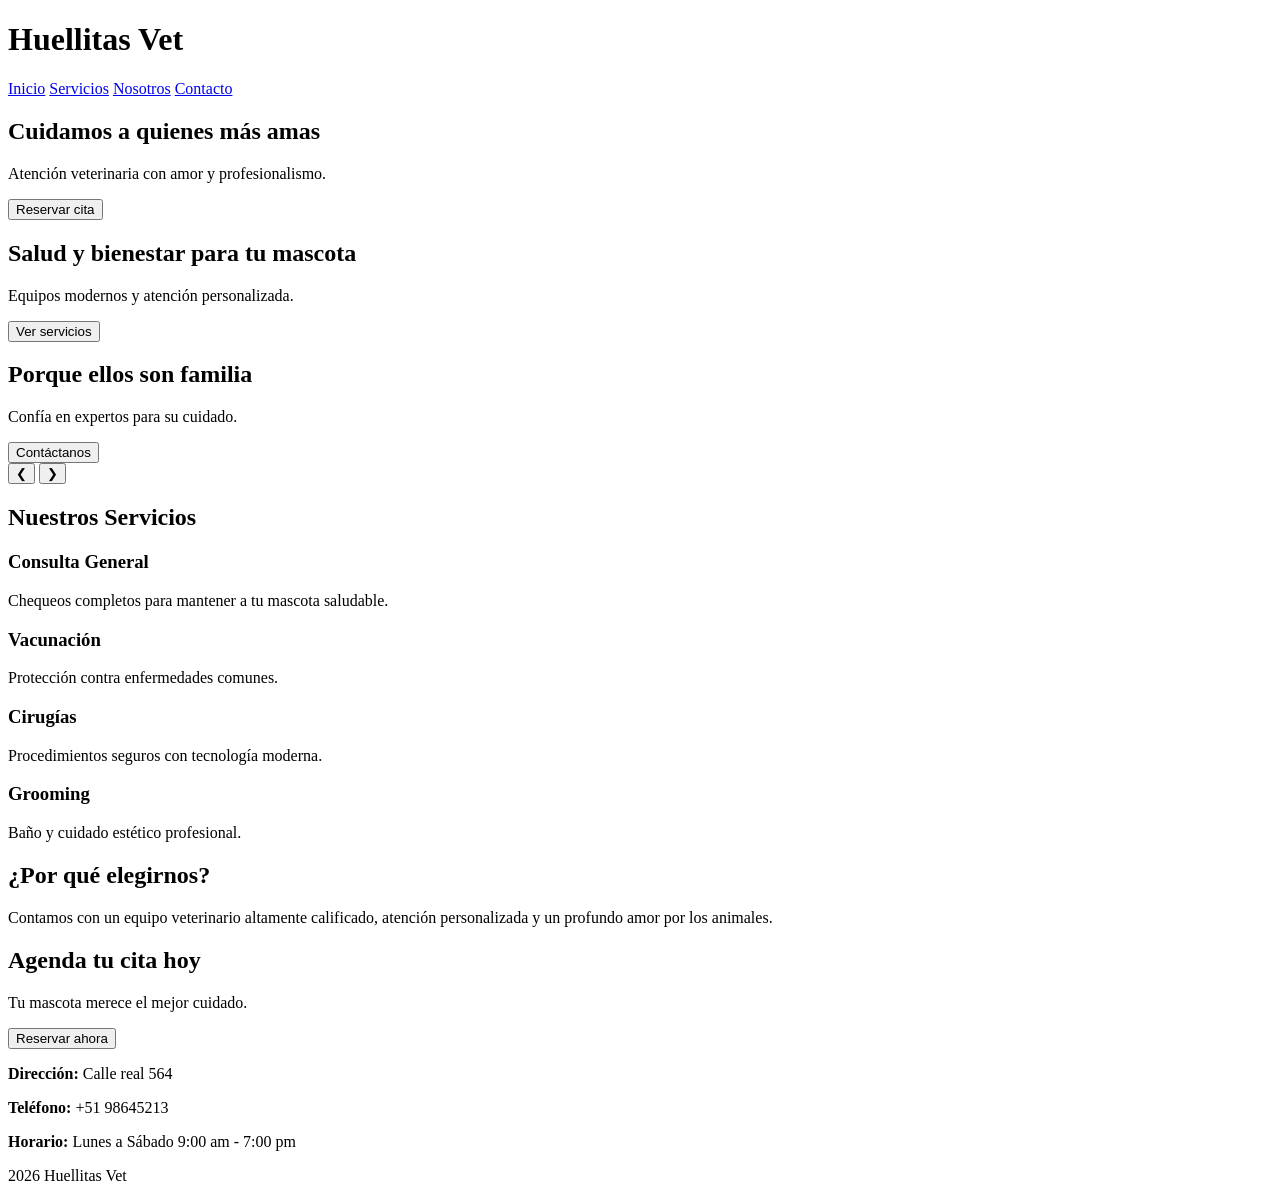
==== index.html @ 35c85650 "subiendo" ====
<!DOCTYPE html>
<html lang="es">
<head>
    <meta charset="UTF-8">
    <meta name="viewport" content="width=device-width, initial-scale=1.0">
    <title> Huellitas Vet </title>
    <link rel="stylesheet" href="styles.css">
</head>
<body>

 
    <header class="header">
        <div class="container">
            <h1 class="logo">Huellitas Vet</h1>
            <nav class="nav">
                <a href="#">Inicio</a>
                <a href="#">Servicios</a>
                <a href="#">Nosotros</a>
                <a href="#">Contacto</a>
            </nav>
        </div>
    </header>

   
    <section class="hero">
        <div class="carousel">

            <div class="slide active">
                <h2>Cuidamos a quienes más amas</h2>
                <p>Atención veterinaria con amor y profesionalismo.</p>
                <button>Reservar cita</button>
            </div>

            <div class="slide">
                <h2>Salud y bienestar para tu mascota</h2>
                <p>Equipos modernos y atención personalizada.</p>
                <button>Ver servicios</button>
            </div>

            <div class="slide">
                <h2>Porque ellos son familia</h2>
                <p>Confía en expertos para su cuidado.</p>
                <button>Contáctanos</button>
            </div>

          
            <button class="prev">&#10094;</button>
            <button class="next">&#10095;</button>

        </div>
    </section>

    <section class="services container">
        <h2>Nuestros Servicios</h2>
        <div class="cards">

            <div class="card">
                <h3>Consulta General</h3>
                <p>Chequeos completos para mantener a tu mascota saludable.</p>
            </div>

            <div class="card">
                <h3>Vacunación</h3>
                <p>Protección contra enfermedades comunes.</p>
            </div>

            <div class="card">
                <h3>Cirugías</h3>
                <p>Procedimientos seguros con tecnología moderna.</p>
            </div>

            <div class="card">
                <h3>Grooming</h3>
                <p>Baño y cuidado estético profesional.</p>
            </div>

        </div>
    </section>

    <section class="about">
        <div class="container">
            <h2>¿Por qué elegirnos?</h2>
            <p>
                Contamos con un equipo veterinario altamente calificado, atención personalizada
                y un profundo amor por los animales.
            </p>
        </div>
    </section>

    <section class="cta">
        <div class="container">
            <h2>Agenda tu cita hoy</h2>
            <p>Tu mascota merece el mejor cuidado.</p>
            <button>Reservar ahora</button>
        </div>
    </section>

   
    <footer class="footer">
        <div class="container">
            <p><strong>Dirección:</strong>  Calle real 564</p>
            <p><strong>Teléfono:</strong> +51 98645213</p>
            <p><strong>Horario:</strong> Lunes a Sábado 9:00 am - 7:00 pm</p>
            <p> 2026 Huellitas Vet</p>
        </div>
    </footer>

    <script src="script.js"></script>
</body>
</html>
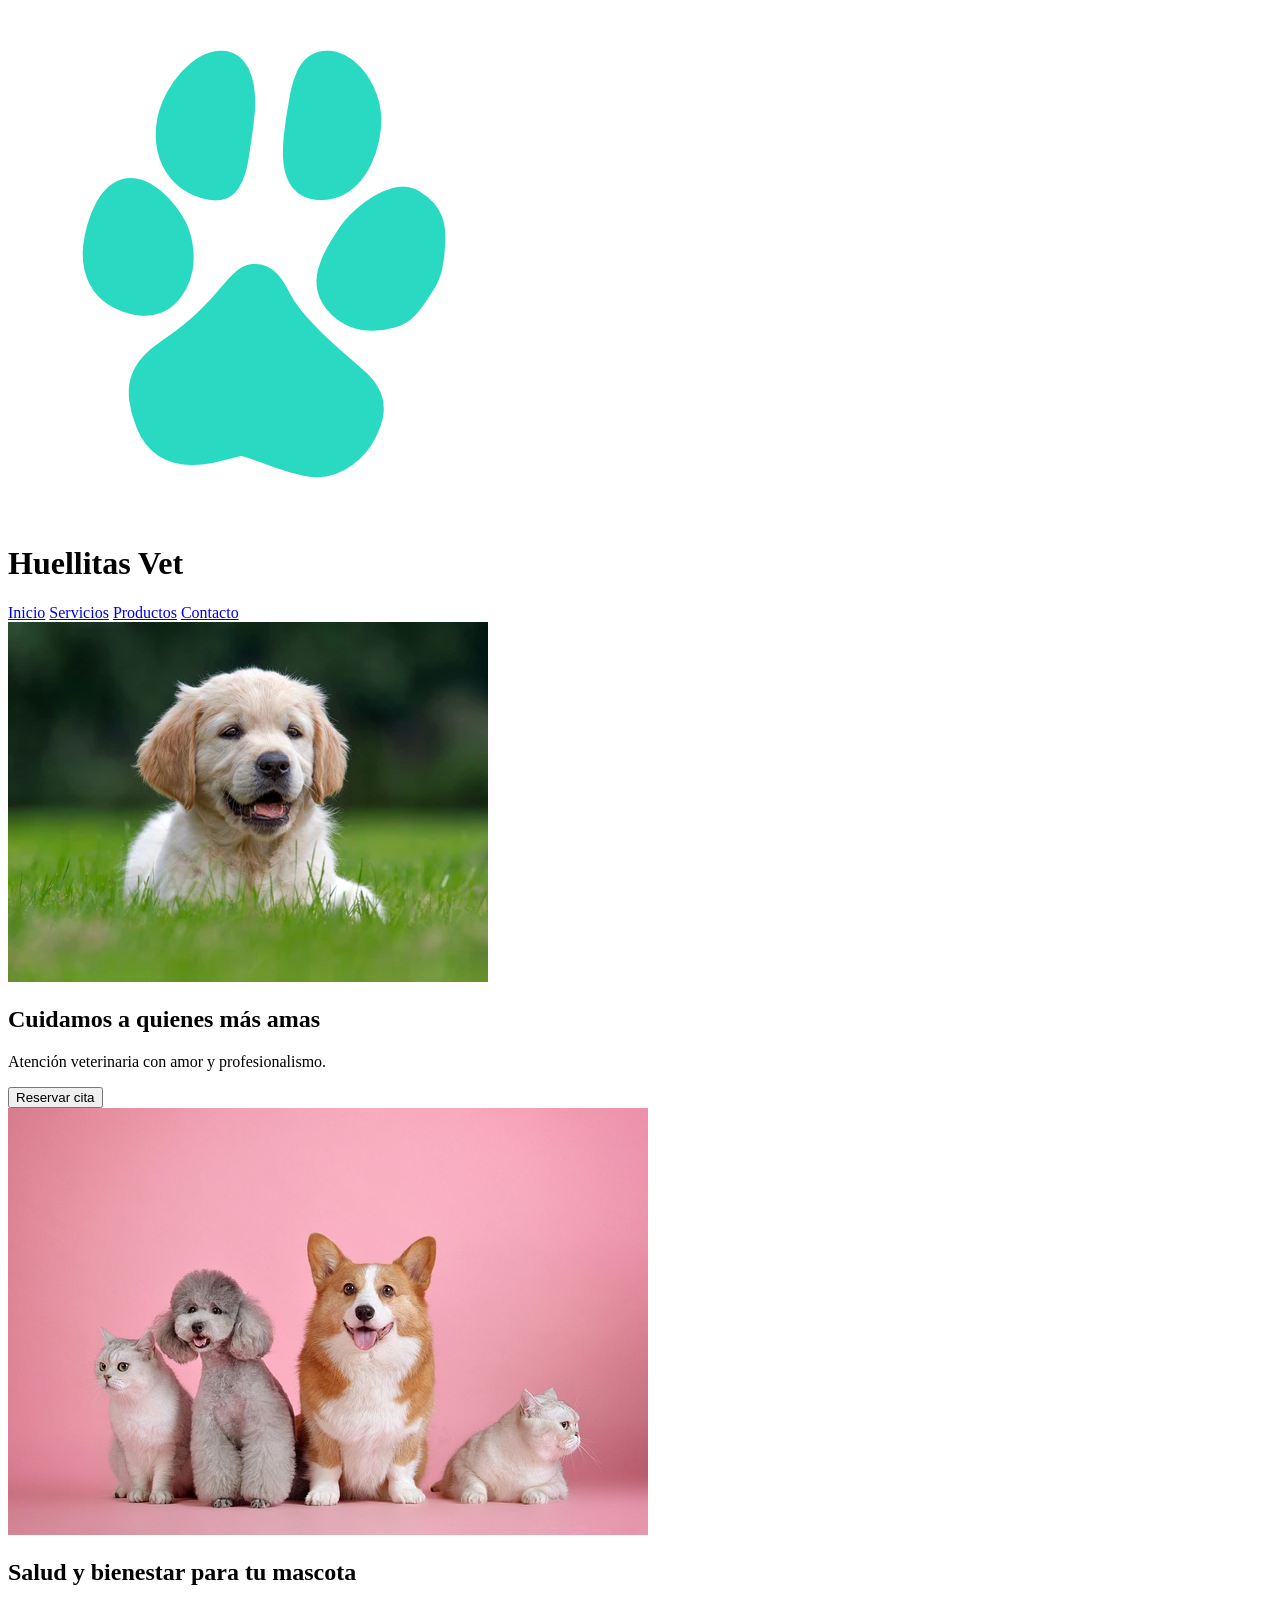
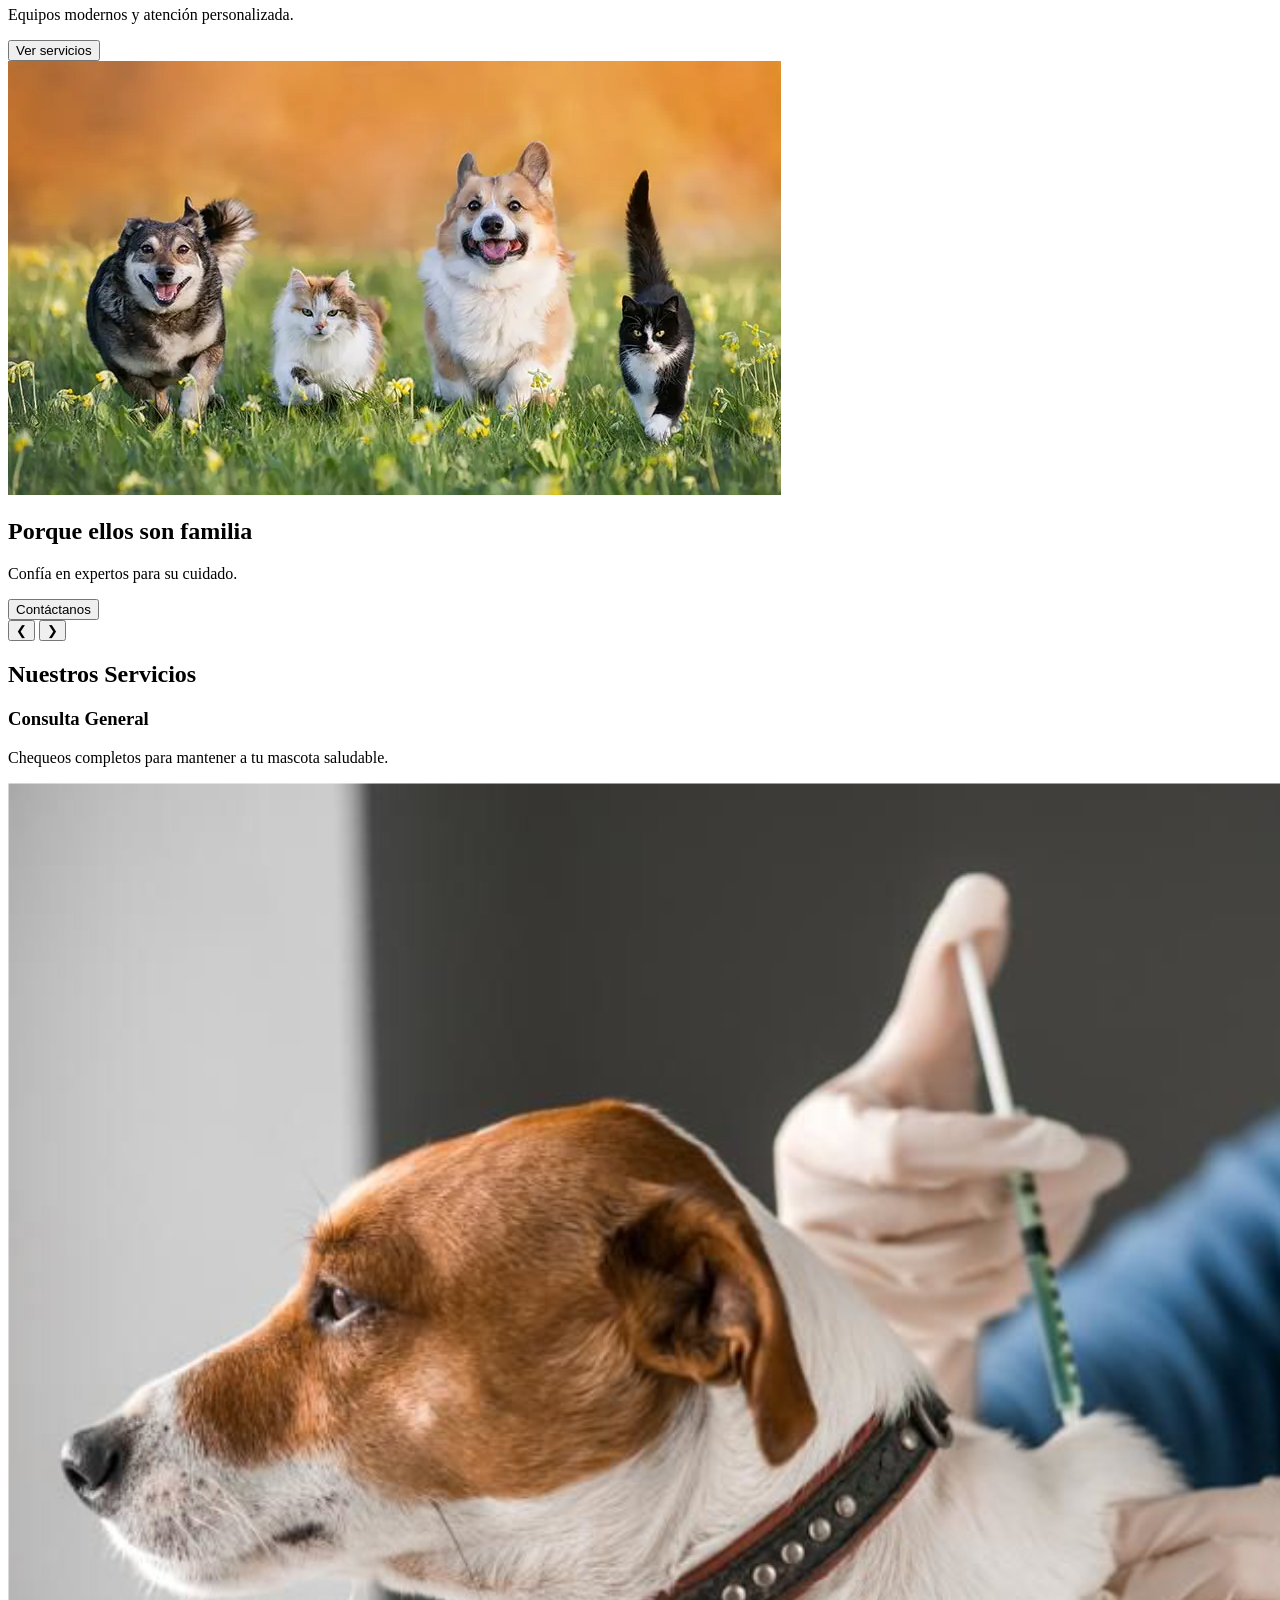
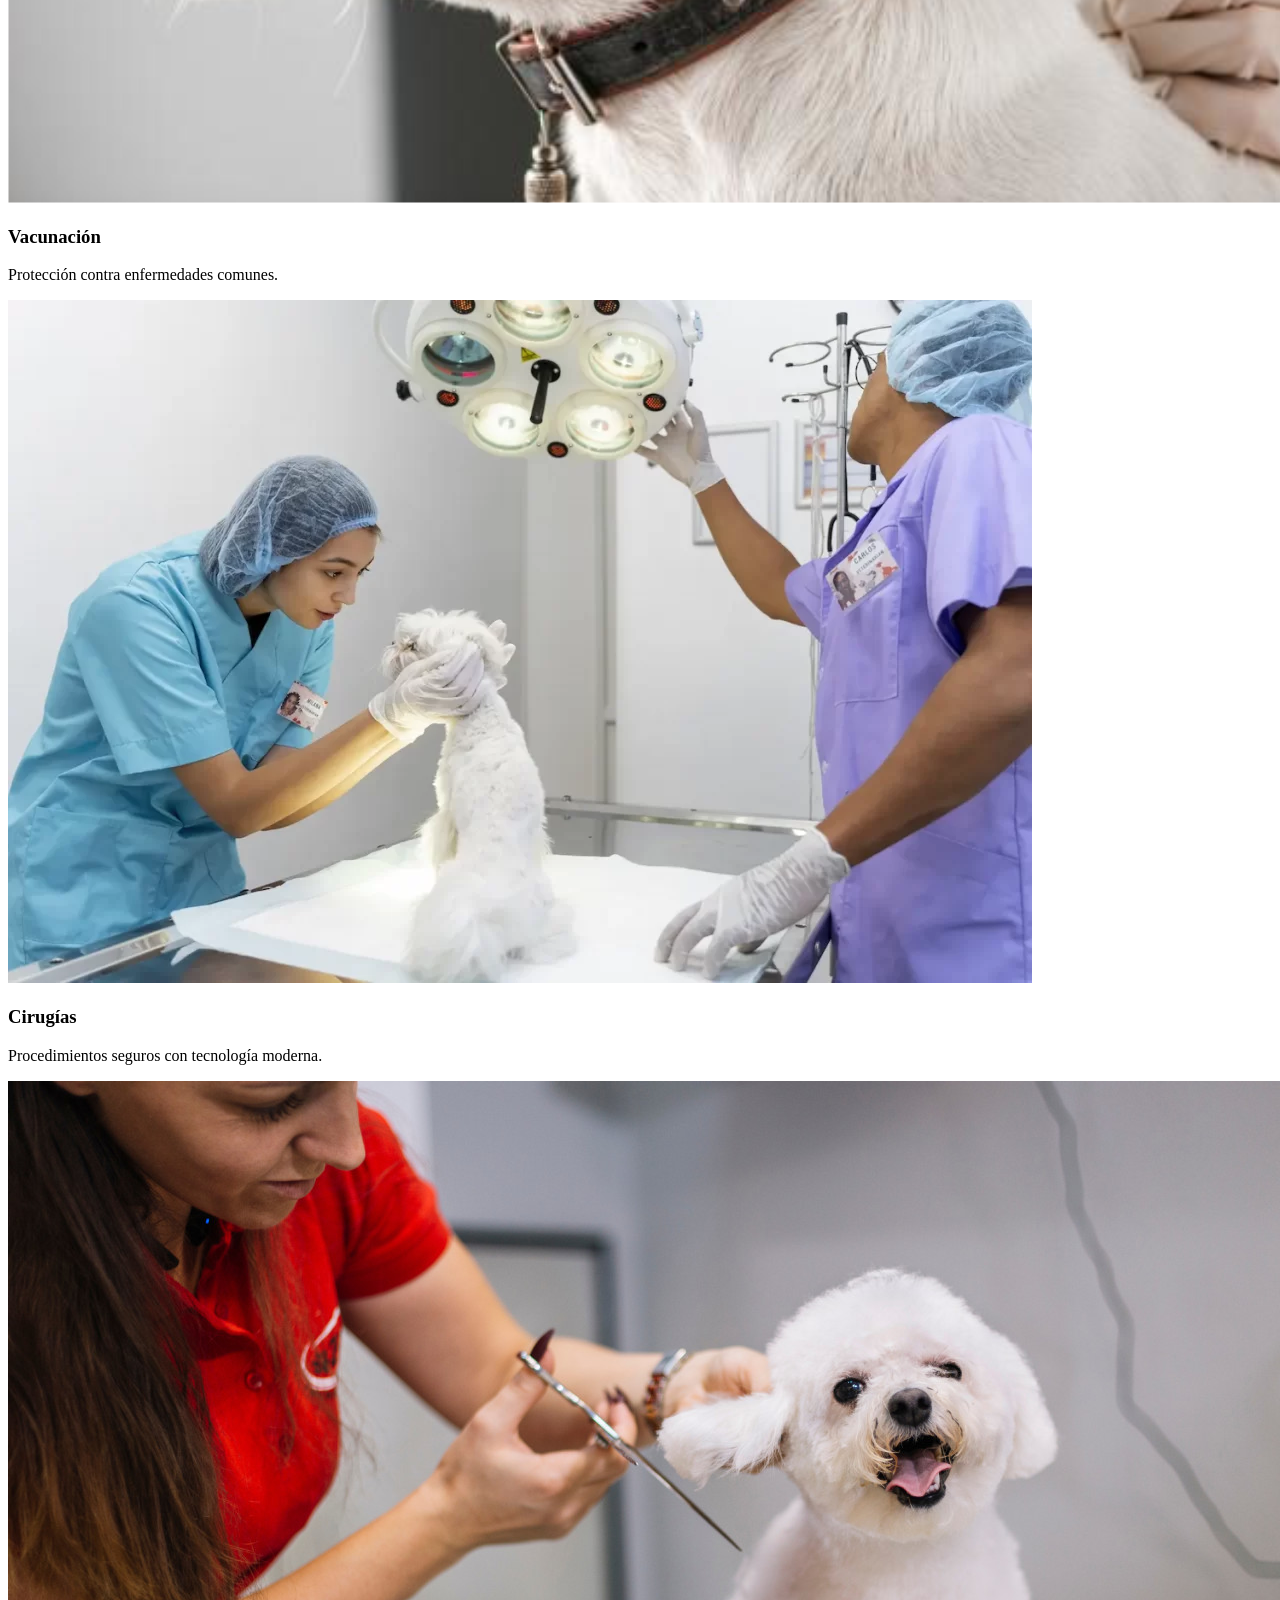
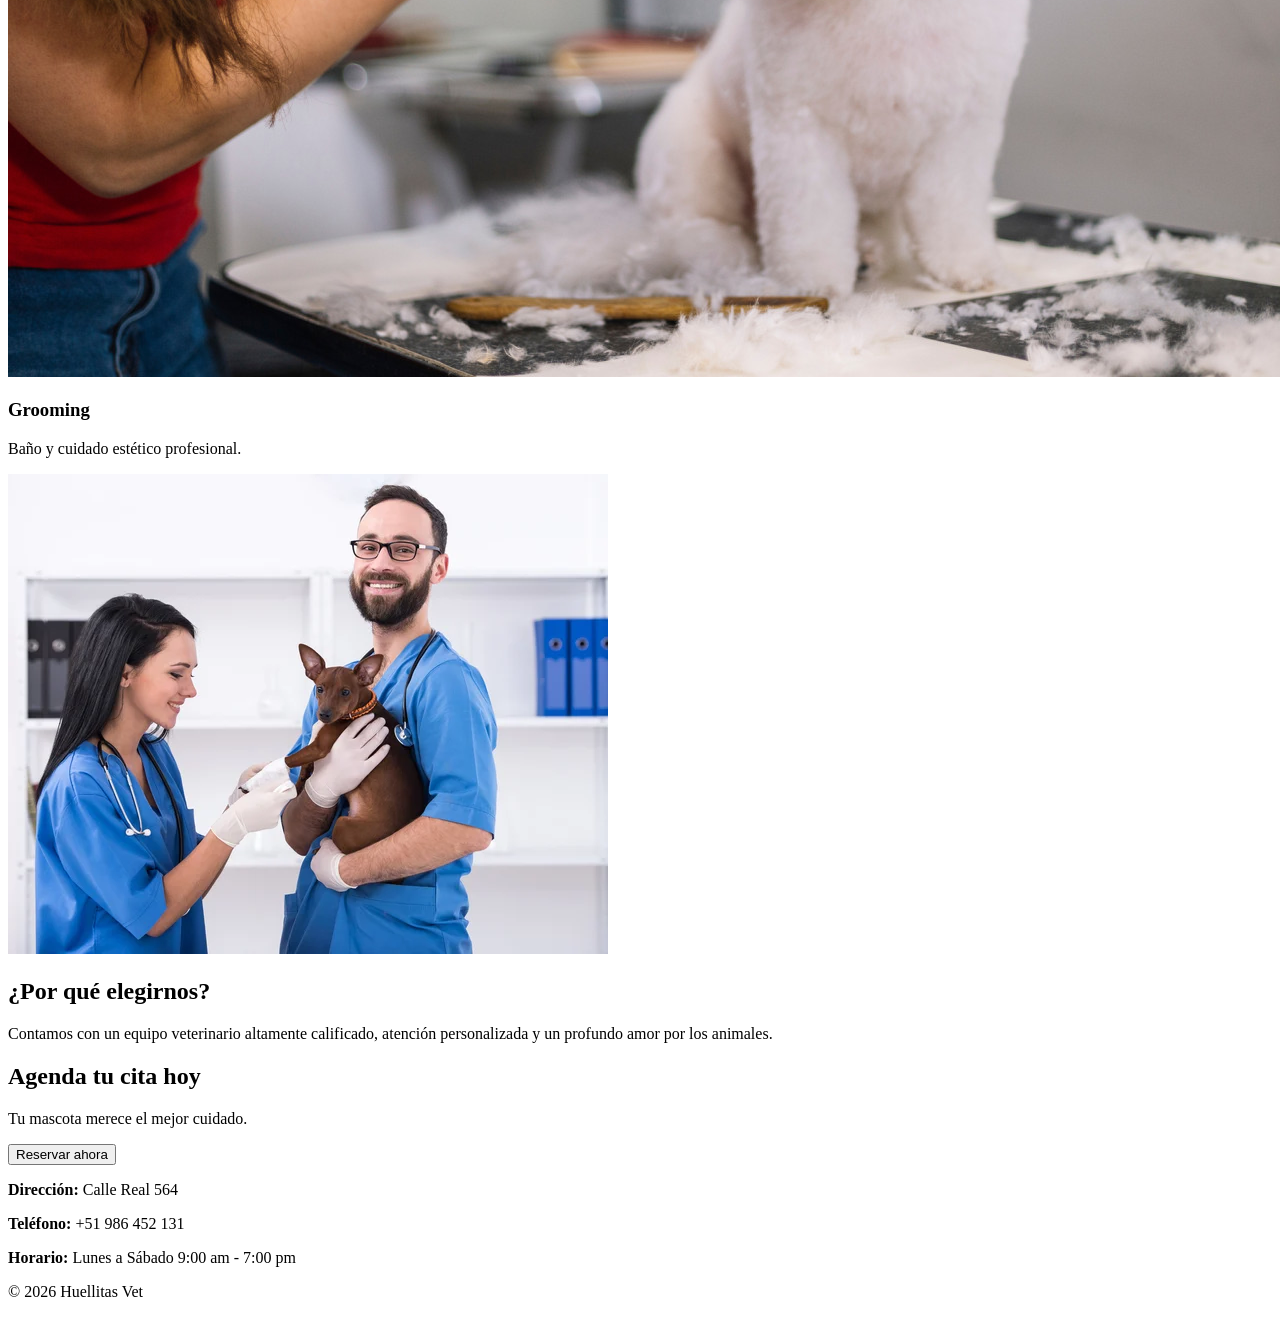
==== commit bf7146ec: "cambios realizados" ====
--- a/index.html
+++ b/index.html
@@ -3,108 +3,149 @@
 <head>
     <meta charset="UTF-8">
     <meta name="viewport" content="width=device-width, initial-scale=1.0">
-    <title> Huellitas Vet </title>
+    <title>Huellitas Vet</title>
+
     <link rel="stylesheet" href="styles.css">
 </head>
+
 <body>
 
- 
-    <header class="header">
-        <div class="container">
-            <h1 class="logo">Huellitas Vet</h1>
-            <nav class="nav">
-                <a href="#">Inicio</a>
-                <a href="#">Servicios</a>
-                <a href="#">Nosotros</a>
-                <a href="#">Contacto</a>
-            </nav>
+
+<header class="header">
+    <div class="container">
+
+        <div class="logo">
+            <img src="img/logopet.png" alt="Huellitas Vet"> 
+            <h1>Huellitas Vet</h1>
         </div>
-    </header>
 
-   
-    <section class="hero">
-        <div class="carousel">
+        <nav class="nav">
+            <a href="index.html">Inicio</a>
+            <a href="Servicios.html">Servicios</a>
+            <a href="Productos.html">Productos</a>
+            <a href="contactos.html">Contacto</a>
+        </nav>
 
-            <div class="slide active">
-                <h2>Cuidamos a quienes más amas</h2>
-                <p>Atención veterinaria con amor y profesionalismo.</p>
-                <button>Reservar cita</button>
-            </div>
+    </div>
+</header>
 
-            <div class="slide">
-                <h2>Salud y bienestar para tu mascota</h2>
-                <p>Equipos modernos y atención personalizada.</p>
-                <button>Ver servicios</button>
-            </div>
 
-            <div class="slide">
-                <h2>Porque ellos son familia</h2>
-                <p>Confía en expertos para su cuidado.</p>
-                <button>Contáctanos</button>
-            </div>
+<section class="hero" id="home">
 
-          
-            <button class="prev">&#10094;</button>
-            <button class="next">&#10095;</button>
+    <div class="carousel">
 
+       
+        <div class="slide active">
+            
+             <img src="img/perrito.webp" alt="Veterinaria cuidado mascotas"> 
+
+            <h2>Cuidamos a quienes más amas</h2>
+            <p>Atención veterinaria con amor y profesionalismo.</p>
+            <button>Reservar cita</button>
         </div>
-    </section>
 
-    <section class="services container">
+       
+        <div class="slide">
+            <img src="img/pets.jpg" alt="Consulta veterinaria"> 
+
+            <h2>Salud y bienestar para tu mascota</h2>
+            <p>Equipos modernos y atención personalizada.</p>
+            <button>Ver servicios</button>
+        </div>
+
+     
+        <div class="slide">
+             <img src="img/pets.webp" alt="Mascotas felices"> 
+
+            <h2>Porque ellos son familia</h2>
+            <p>Confía en expertos para su cuidado.</p>
+            <button>Contáctanos</button>
+        </div>
+
+        
+        <button class="prev">&#10094;</button>
+        <button class="next">&#10095;</button>
+
+    </div>
+</section>
+
+
+<section class="services" id="services">
+    <div class="container">
+
         <h2>Nuestros Servicios</h2>
+
         <div class="cards">
 
             <div class="card">
+              
                 <h3>Consulta General</h3>
                 <p>Chequeos completos para mantener a tu mascota saludable.</p>
             </div>
 
             <div class="card">
+                <img src="img/vacuna.png" alt="Vacunación"> 
                 <h3>Vacunación</h3>
                 <p>Protección contra enfermedades comunes.</p>
             </div>
 
             <div class="card">
+                <img src="img/cirugia.webp" alt="Cirugía"> 
                 <h3>Cirugías</h3>
                 <p>Procedimientos seguros con tecnología moderna.</p>
             </div>
 
             <div class="card">
+                <img src="img/groomin.jpg" alt="Grooming"> 
                 <h3>Grooming</h3>
                 <p>Baño y cuidado estético profesional.</p>
             </div>
 
         </div>
-    </section>
+    </div>
+</section>
 
-    <section class="about">
-        <div class="container">
-            <h2>¿Por qué elegirnos?</h2>
-            <p>
-                Contamos con un equipo veterinario altamente calificado, atención personalizada
-                y un profundo amor por los animales.
-            </p>
-        </div>
-    </section>
+<section class="about" id="about">
+    <div class="container">
 
-    <section class="cta">
-        <div class="container">
-            <h2>Agenda tu cita hoy</h2>
-            <p>Tu mascota merece el mejor cuidado.</p>
-            <button>Reservar ahora</button>
-        </div>
-    </section>
+      
+        <img src="img/equipo.webp" alt="Equipo veterinario">
 
-   
-    <footer class="footer">
-        <div class="container">
-            <p><strong>Dirección:</strong>  Calle real 564</p>
-            <p><strong>Teléfono:</strong> +51 98645213</p>
-            <p><strong>Horario:</strong> Lunes a Sábado 9:00 am - 7:00 pm</p>
-            <p> 2026 Huellitas Vet</p>
-        </div>
-    </footer>
+        <h2>¿Por qué elegirnos?</h2>
+        <p>
+            Contamos con un equipo veterinario altamente calificado, atención personalizada
+            y un profundo amor por los animales.
+        </p>
 
-    <script src="script.js"></script>
+    </div>
+</section>
+
+
+<section class="cta" id="contact">
+    <div class="container">
+
+        <h2>Agenda tu cita hoy</h2>
+        <p>Tu mascota merece el mejor cuidado.</p>
+
+        <button>Reservar ahora</button>
+
+    </div>
+</section>
+
+<footer class="footer">
+    <div class="container">
+
+        <p><strong>Dirección:</strong> Calle Real 564</p>
+        <p><strong>Teléfono:</strong> +51 986 452 131</p>
+        <p><strong>Horario:</strong> Lunes a Sábado 9:00 am - 7:00 pm</p>
+
+        <p>© 2026 Huellitas Vet</p>
+
+    </div>
+</footer>
+
+
+<script src="script.js"></script>
+
 </body>
 </html>
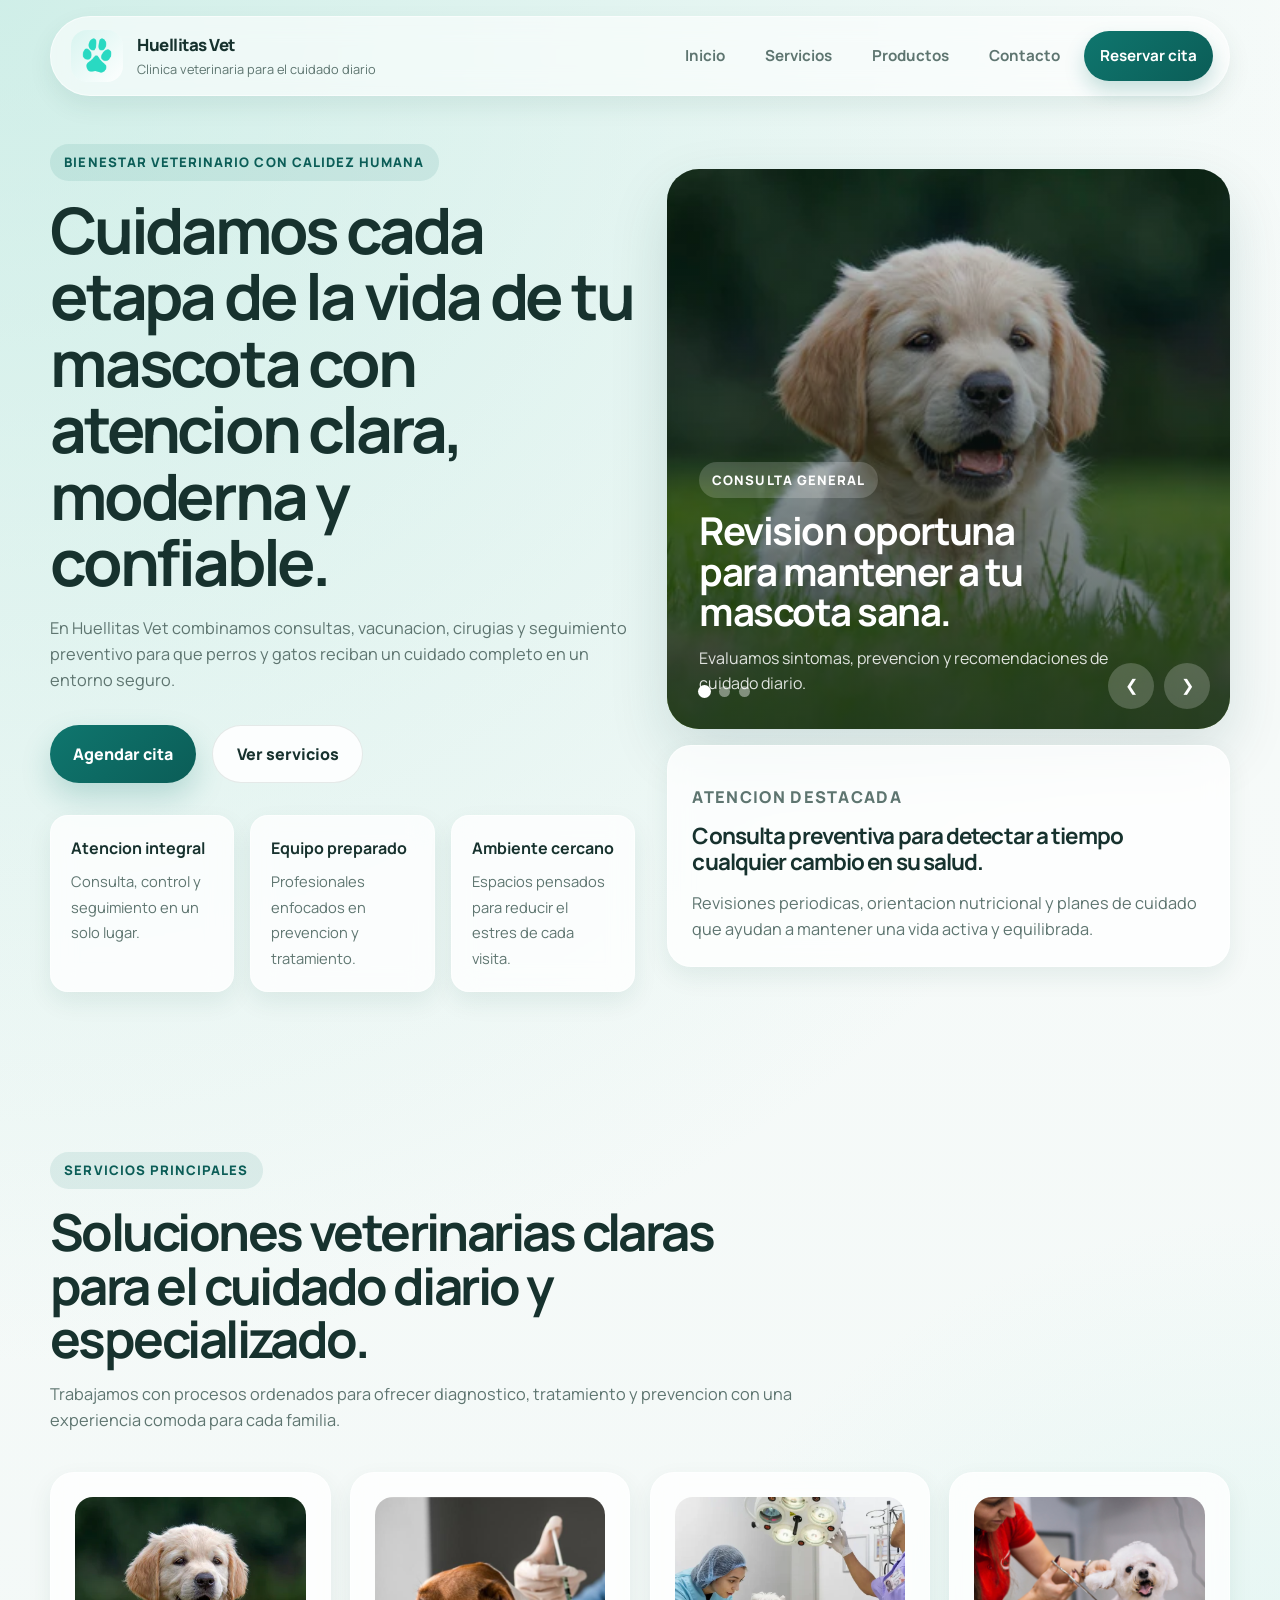
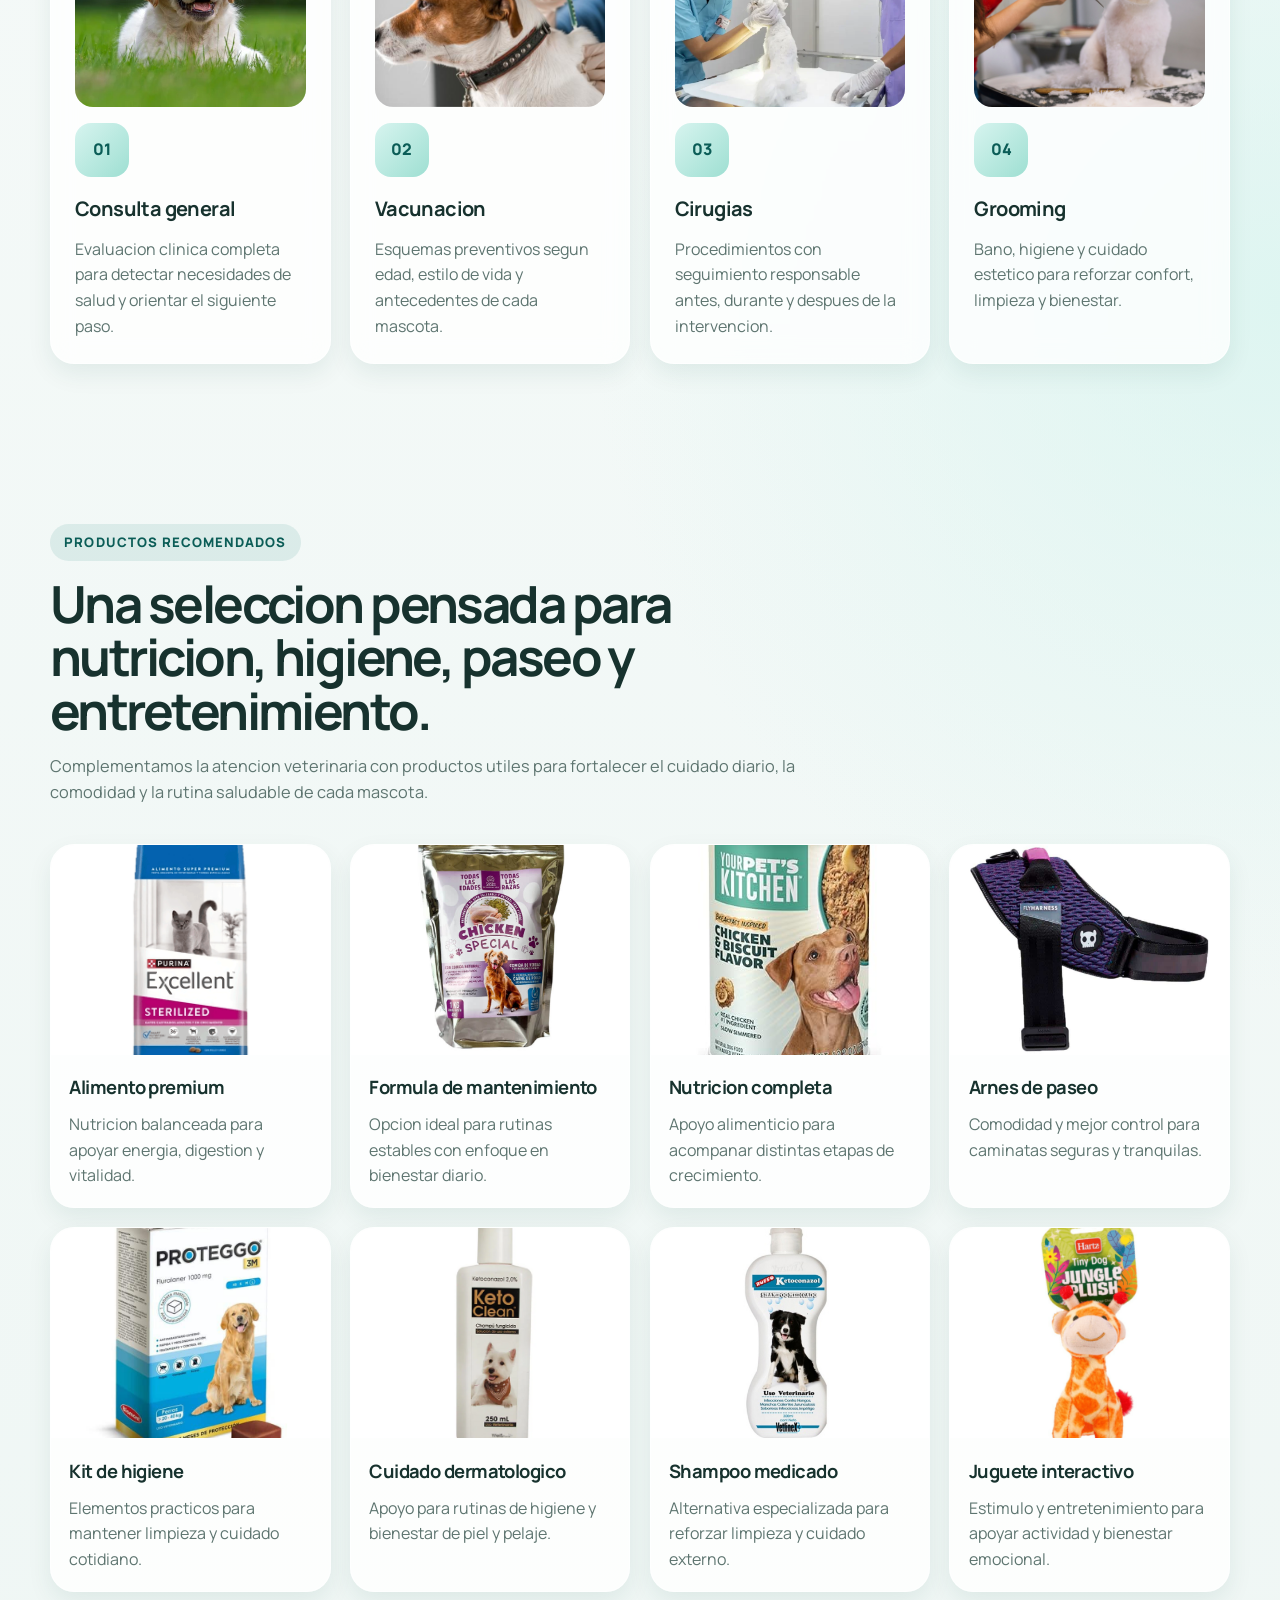
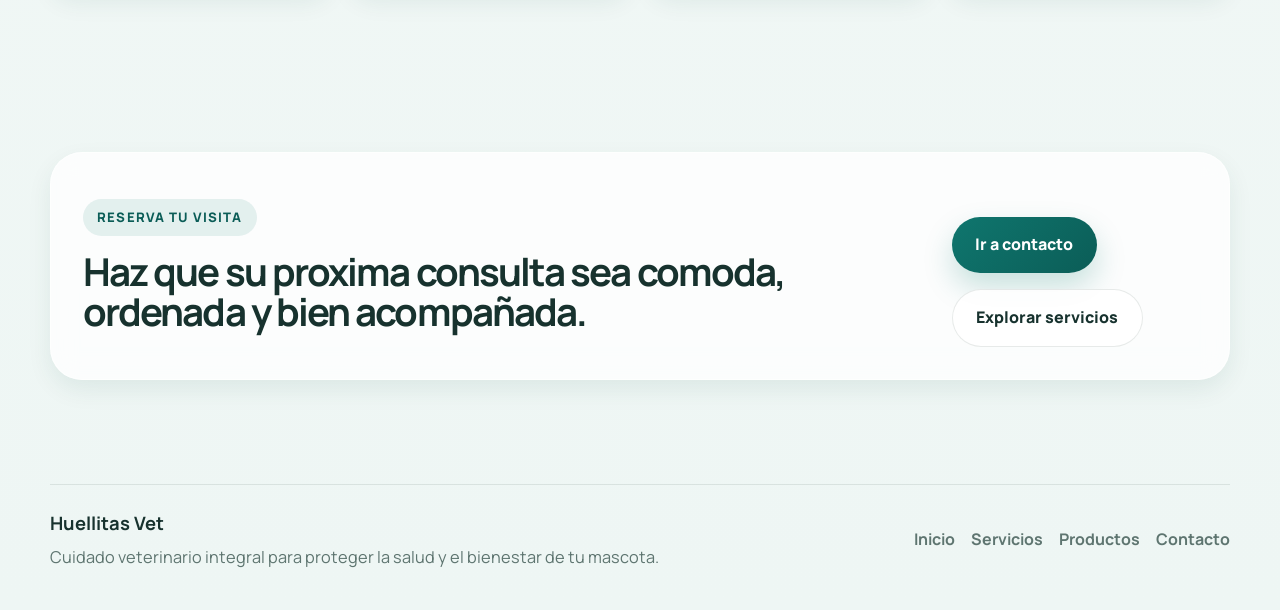
==== commit 1d51c00e: "feat: modernize veterinary site pages" ====
--- a/index.html
+++ b/index.html
@@ -3,149 +3,272 @@
 <head>
     <meta charset="UTF-8">
     <meta name="viewport" content="width=device-width, initial-scale=1.0">
-    <title>Huellitas Vet</title>
-
-    <link rel="stylesheet" href="styles.css">
+    <title>Huellitas Vet | Cuidado veterinario cercano y profesional</title>
+    <meta name="description" content="Atencion veterinaria integral para perros y gatos con consultas, vacunacion, cirugias y cuidados preventivos.">
+    <link rel="preconnect" href="https://fonts.googleapis.com">
+    <link rel="preconnect" href="https://fonts.gstatic.com" crossorigin>
+    <link href="https://fonts.googleapis.com/css2?family=Manrope:wght@400;500;600;700;800&display=swap" rel="stylesheet">
+    <link rel="stylesheet" href="style.css">
 </head>
-
 <body>
-
-
-<header class="header">
-    <div class="container">
-
-        <div class="logo">
-            <img src="img/logopet.png" alt="Huellitas Vet"> 
-            <h1>Huellitas Vet</h1>
+    <header class="site-header" id="inicio">
+        <div class="container header-inner">
+            <a class="brand" href="#inicio" aria-label="Ir al inicio de Huellitas Vet">
+                <img src="img/logopet.png" alt="Logo de Huellitas Vet">
+                <div>
+                    <span class="brand-name">Huellitas Vet</span>
+                    <span class="brand-copy">Clinica veterinaria para el cuidado diario</span>
+                </div>
+            </a>
+
+            <button class="menu-toggle" id="mobile-menu" type="button" aria-label="Abrir menu" aria-expanded="false">
+                <span></span>
+                <span></span>
+                <span></span>
+            </button>
+
+            <nav class="site-nav" id="nav-list">
+                <a href="#inicio">Inicio</a>
+                <a href="#servicios">Servicios</a>
+                <a href="#productos">Productos</a>
+                <a href="#contacto">Contacto</a>
+                <a class="nav-cta" href="contactos.html">Reservar cita</a>
+            </nav>
         </div>
-
-        <nav class="nav">
-            <a href="index.html">Inicio</a>
-            <a href="Servicios.html">Servicios</a>
-            <a href="Productos.html">Productos</a>
-            <a href="contactos.html">Contacto</a>
-        </nav>
-
-    </div>
-</header>
-
-
-<section class="hero" id="home">
-
-    <div class="carousel">
-
-       
-        <div class="slide active">
-            
-             <img src="img/perrito.webp" alt="Veterinaria cuidado mascotas"> 
-
-            <h2>Cuidamos a quienes más amas</h2>
-            <p>Atención veterinaria con amor y profesionalismo.</p>
-            <button>Reservar cita</button>
-        </div>
-
-       
-        <div class="slide">
-            <img src="img/pets.jpg" alt="Consulta veterinaria"> 
-
-            <h2>Salud y bienestar para tu mascota</h2>
-            <p>Equipos modernos y atención personalizada.</p>
-            <button>Ver servicios</button>
-        </div>
-
-     
-        <div class="slide">
-             <img src="img/pets.webp" alt="Mascotas felices"> 
-
-            <h2>Porque ellos son familia</h2>
-            <p>Confía en expertos para su cuidado.</p>
-            <button>Contáctanos</button>
-        </div>
-
-        
-        <button class="prev">&#10094;</button>
-        <button class="next">&#10095;</button>
-
-    </div>
-</section>
-
-
-<section class="services" id="services">
-    <div class="container">
-
-        <h2>Nuestros Servicios</h2>
-
-        <div class="cards">
-
-            <div class="card">
-              
-                <h3>Consulta General</h3>
-                <p>Chequeos completos para mantener a tu mascota saludable.</p>
-            </div>
-
-            <div class="card">
-                <img src="img/vacuna.png" alt="Vacunación"> 
-                <h3>Vacunación</h3>
-                <p>Protección contra enfermedades comunes.</p>
-            </div>
-
-            <div class="card">
-                <img src="img/cirugia.webp" alt="Cirugía"> 
-                <h3>Cirugías</h3>
-                <p>Procedimientos seguros con tecnología moderna.</p>
-            </div>
-
-            <div class="card">
-                <img src="img/groomin.jpg" alt="Grooming"> 
-                <h3>Grooming</h3>
-                <p>Baño y cuidado estético profesional.</p>
-            </div>
-
-        </div>
-    </div>
-</section>
-
-<section class="about" id="about">
-    <div class="container">
-
-      
-        <img src="img/equipo.webp" alt="Equipo veterinario">
-
-        <h2>¿Por qué elegirnos?</h2>
-        <p>
-            Contamos con un equipo veterinario altamente calificado, atención personalizada
-            y un profundo amor por los animales.
-        </p>
-
-    </div>
-</section>
-
-
-<section class="cta" id="contact">
-    <div class="container">
-
-        <h2>Agenda tu cita hoy</h2>
-        <p>Tu mascota merece el mejor cuidado.</p>
-
-        <button>Reservar ahora</button>
-
-    </div>
-</section>
-
-<footer class="footer">
-    <div class="container">
-
-        <p><strong>Dirección:</strong> Calle Real 564</p>
-        <p><strong>Teléfono:</strong> +51 986 452 131</p>
-        <p><strong>Horario:</strong> Lunes a Sábado 9:00 am - 7:00 pm</p>
-
-        <p>© 2026 Huellitas Vet</p>
-
-    </div>
-</footer>
-
-
-<script src="script.js"></script>
-
+    </header>
+
+    <main>
+        <section class="hero-section">
+            <div class="container hero-grid">
+                <div class="hero-copy">
+                    <span class="eyebrow">Bienestar veterinario con calidez humana</span>
+                    <h1>Cuidamos cada etapa de la vida de tu mascota con atencion clara, moderna y confiable.</h1>
+                    <p>
+                        En Huellitas Vet combinamos consultas, vacunacion, cirugias y seguimiento preventivo
+                        para que perros y gatos reciban un cuidado completo en un entorno seguro.
+                    </p>
+
+                    <div class="hero-actions">
+                        <a class="btn btn-primary" href="contactos.html">Agendar cita</a>
+                        <a class="btn btn-secondary" href="#servicios">Ver servicios</a>
+                    </div>
+
+                    <div class="hero-stats">
+                        <article>
+                            <strong>Atencion integral</strong>
+                            <span>Consulta, control y seguimiento en un solo lugar.</span>
+                        </article>
+                        <article>
+                            <strong>Equipo preparado</strong>
+                            <span>Profesionales enfocados en prevencion y tratamiento.</span>
+                        </article>
+                        <article>
+                            <strong>Ambiente cercano</strong>
+                            <span>Espacios pensados para reducir el estres de cada visita.</span>
+                        </article>
+                    </div>
+                </div>
+
+                <div class="hero-showcase">
+                    <div class="carousel">
+                        <div class="slide active">
+                            <img src="img/perrito.webp" alt="Perro recibiendo atencion veterinaria">
+                            <div class="slide-overlay">
+                                <span>Consulta general</span>
+                                <h2>Revision oportuna para mantener a tu mascota sana.</h2>
+                                <p>Evaluamos sintomas, prevencion y recomendaciones de cuidado diario.</p>
+                            </div>
+                        </div>
+
+                        <div class="slide">
+                            <img src="img/pets.jpg" alt="Mascotas en revision clinica">
+                            <div class="slide-overlay">
+                                <span>Vacunacion y control</span>
+                                <h2>Protocolos preventivos adaptados a cada etapa.</h2>
+                                <p>Organizamos controles y vacunas para fortalecer su bienestar.</p>
+                            </div>
+                        </div>
+
+                        <div class="slide">
+                            <img src="img/pets.webp" alt="Mascotas felices en la veterinaria">
+                            <div class="slide-overlay">
+                                <span>Cuidado con confianza</span>
+                                <h2>Un espacio pensado para acompañarte en cada decision.</h2>
+                                <p>Orientacion clara, trato amable y seguimiento responsable.</p>
+                            </div>
+                        </div>
+
+                        <div class="carousel-controls">
+                            <button class="prev" type="button" aria-label="Imagen anterior">&#10094;</button>
+                            <button class="next" type="button" aria-label="Imagen siguiente">&#10095;</button>
+                        </div>
+
+                        <div class="carousel-dots" id="carousel-dots" aria-label="Indicadores del carrusel"></div>
+                    </div>
+
+                    <aside class="hero-panel">
+                        <p class="panel-label">Atencion destacada</p>
+                        <h3>Consulta preventiva para detectar a tiempo cualquier cambio en su salud.</h3>
+                        <p>
+                            Revisiones periodicas, orientacion nutricional y planes de cuidado que ayudan
+                            a mantener una vida activa y equilibrada.
+                        </p>
+                    </aside>
+                </div>
+            </div>
+        </section>
+
+        <section class="services-section" id="servicios">
+            <div class="container">
+                <div class="section-heading">
+                    <span class="eyebrow">Servicios principales</span>
+                    <h2>Soluciones veterinarias claras para el cuidado diario y especializado.</h2>
+                    <p>
+                        Trabajamos con procesos ordenados para ofrecer diagnostico, tratamiento y prevencion
+                        con una experiencia comoda para cada familia.
+                    </p>
+                </div>
+
+                <div class="services-grid">
+                    <article class="service-card">
+                        <img class="service-image" src="img/perrito.webp" alt="Consulta veterinaria para perro">
+                        <div class="service-icon">01</div>
+                        <h3>Consulta general</h3>
+                        <p>Evaluacion clinica completa para detectar necesidades de salud y orientar el siguiente paso.</p>
+                    </article>
+
+                    <article class="service-card">
+                        <img class="service-image" src="img/vacuna.png" alt="Proceso de vacunacion veterinaria">
+                        <div class="service-icon">02</div>
+                        <h3>Vacunacion</h3>
+                        <p>Esquemas preventivos segun edad, estilo de vida y antecedentes de cada mascota.</p>
+                    </article>
+
+                    <article class="service-card">
+                        <img class="service-image" src="img/cirugia.webp" alt="Preparacion de cirugia veterinaria">
+                        <div class="service-icon">03</div>
+                        <h3>Cirugias</h3>
+                        <p>Procedimientos con seguimiento responsable antes, durante y despues de la intervencion.</p>
+                    </article>
+
+                    <article class="service-card">
+                        <img class="service-image" src="img/groomin.jpg" alt="Servicio de grooming para mascotas">
+                        <div class="service-icon">04</div>
+                        <h3>Grooming</h3>
+                        <p>Bano, higiene y cuidado estetico para reforzar confort, limpieza y bienestar.</p>
+                    </article>
+                </div>
+            </div>
+        </section>
+
+        <section class="products-section" id="productos">
+            <div class="container">
+                <div class="section-heading">
+                    <span class="eyebrow">Productos recomendados</span>
+                    <h2>Una seleccion pensada para nutricion, higiene, paseo y entretenimiento.</h2>
+                    <p>
+                        Complementamos la atencion veterinaria con productos utiles para fortalecer el cuidado
+                        diario, la comodidad y la rutina saludable de cada mascota.
+                    </p>
+                </div>
+
+                <div class="products-grid">
+                    <article class="product-card">
+                        <img src="img/alim.png" alt="Alimento premium para mascotas">
+                        <div class="product-copy">
+                            <h3>Alimento premium</h3>
+                            <p>Nutricion balanceada para apoyar energia, digestion y vitalidad.</p>
+                        </div>
+                    </article>
+
+                    <article class="product-card">
+                        <img src="img/aliment1.jpg" alt="Presentacion de alimento para mascotas">
+                        <div class="product-copy">
+                            <h3>Formula de mantenimiento</h3>
+                            <p>Opcion ideal para rutinas estables con enfoque en bienestar diario.</p>
+                        </div>
+                    </article>
+
+                    <article class="product-card">
+                        <img src="img/aliment2.jpg" alt="Bolsa de alimento para perros y gatos">
+                        <div class="product-copy">
+                            <h3>Nutricion completa</h3>
+                            <p>Apoyo alimenticio para acompanar distintas etapas de crecimiento.</p>
+                        </div>
+                    </article>
+
+                    <article class="product-card">
+                        <img src="img/arnes.jpg" alt="Arnes de paseo para mascota">
+                        <div class="product-copy">
+                            <h3>Arnes de paseo</h3>
+                            <p>Comodidad y mejor control para caminatas seguras y tranquilas.</p>
+                        </div>
+                    </article>
+
+                    <article class="product-card">
+                        <img src="img/higene.jpg" alt="Kit de higiene para mascotas">
+                        <div class="product-copy">
+                            <h3>Kit de higiene</h3>
+                            <p>Elementos practicos para mantener limpieza y cuidado cotidiano.</p>
+                        </div>
+                    </article>
+
+                    <article class="product-card">
+                        <img src="img/famac1.png" alt="Producto de farmacia veterinaria">
+                        <div class="product-copy">
+                            <h3>Cuidado dermatologico</h3>
+                            <p>Apoyo para rutinas de higiene y bienestar de piel y pelaje.</p>
+                        </div>
+                    </article>
+
+                    <article class="product-card">
+                        <img src="img/farmac2.jpg" alt="Shampoo medicado para mascotas">
+                        <div class="product-copy">
+                            <h3>Shampoo medicado</h3>
+                            <p>Alternativa especializada para reforzar limpieza y cuidado externo.</p>
+                        </div>
+                    </article>
+
+                    <article class="product-card">
+                        <img src="img/juegete.png" alt="Juguete para entretenimiento de mascotas">
+                        <div class="product-copy">
+                            <h3>Juguete interactivo</h3>
+                            <p>Estimulo y entretenimiento para apoyar actividad y bienestar emocional.</p>
+                        </div>
+                    </article>
+                </div>
+            </div>
+        </section>
+
+        <section class="contact-strip" id="contacto">
+            <div class="container contact-strip-inner">
+                <div>
+                    <span class="eyebrow">Reserva tu visita</span>
+                    <h2>Haz que su proxima consulta sea comoda, ordenada y bien acompañada.</h2>
+                </div>
+                <div class="contact-actions">
+                    <a class="btn btn-primary" href="contactos.html">Ir a contacto</a>
+                    <a class="btn btn-secondary" href="Servicios.html">Explorar servicios</a>
+                </div>
+            </div>
+        </section>
+    </main>
+
+    <footer class="site-footer">
+        <div class="container footer-inner">
+            <div>
+                <h3>Huellitas Vet</h3>
+                <p>Cuidado veterinario integral para proteger la salud y el bienestar de tu mascota.</p>
+            </div>
+                <div class="footer-links">
+                    <a href="#inicio">Inicio</a>
+                    <a href="#servicios">Servicios</a>
+                    <a href="#productos">Productos</a>
+                    <a href="contactos.html">Contacto</a>
+                </div>
+            </div>
+    </footer>
+
+    <script src="script.js"></script>
 </body>
-</html>+</html>
--- a/style.css
+++ b/style.css
@@ -0,0 +1,1270 @@
+:root {
+    --bg: #f4f8f7;
+    --surface: rgba(255, 255, 255, 0.78);
+    --surface-solid: #ffffff;
+    --text: #17322e;
+    --muted: #5e7570;
+    --line: rgba(23, 50, 46, 0.1);
+    --primary: #0f766e;
+    --primary-dark: #0b5d57;
+    --accent: #d7f4ef;
+    --accent-strong: #9edfd2;
+    --shadow-lg: 0 24px 60px rgba(15, 74, 68, 0.14);
+    --shadow-md: 0 18px 36px rgba(15, 74, 68, 0.1);
+    --shadow-sm: 0 10px 24px rgba(15, 74, 68, 0.08);
+    --radius-xl: 32px;
+    --radius-lg: 24px;
+    --radius-md: 18px;
+    --container: 1180px;
+    --transition: 0.28s ease;
+}
+
+* {
+    box-sizing: border-box;
+    margin: 0;
+    padding: 0;
+}
+
+html {
+    scroll-behavior: smooth;
+}
+
+body {
+    font-family: "Manrope", sans-serif;
+    color: var(--text);
+    background:
+        radial-gradient(circle at top left, rgba(158, 223, 210, 0.45), transparent 34%),
+        radial-gradient(circle at right, rgba(215, 244, 239, 0.75), transparent 30%),
+        linear-gradient(180deg, #f8fbfa 0%, #eef6f4 100%);
+    line-height: 1.6;
+}
+
+img {
+    display: block;
+    max-width: 100%;
+}
+
+a {
+    color: inherit;
+    text-decoration: none;
+}
+
+button {
+    font: inherit;
+}
+
+.container {
+    width: min(calc(100% - 2rem), var(--container));
+    margin: 0 auto;
+}
+
+.site-header {
+    position: sticky;
+    top: 0;
+    z-index: 50;
+    padding: 1rem 0;
+    transition: background-color var(--transition), box-shadow var(--transition), backdrop-filter var(--transition);
+}
+
+.site-header.scrolled {
+    background: rgba(248, 251, 250, 0.86);
+    backdrop-filter: blur(18px);
+    box-shadow: 0 12px 30px rgba(15, 74, 68, 0.08);
+}
+
+.header-inner {
+    display: flex;
+    align-items: center;
+    justify-content: space-between;
+    gap: 1rem;
+    border: 1px solid rgba(255, 255, 255, 0.55);
+    background: rgba(255, 255, 255, 0.6);
+    backdrop-filter: blur(12px);
+    border-radius: 999px;
+    padding: 0.8rem 1rem 0.8rem 1.25rem;
+    box-shadow: var(--shadow-sm);
+}
+
+.brand {
+    display: inline-flex;
+    align-items: center;
+    gap: 0.9rem;
+    min-width: 0;
+}
+
+.brand img {
+    width: 52px;
+    height: 52px;
+    object-fit: contain;
+    border-radius: 16px;
+    background: linear-gradient(135deg, rgba(215, 244, 239, 0.95), rgba(255, 255, 255, 0.95));
+    padding: 0.35rem;
+}
+
+.brand div {
+    display: flex;
+    flex-direction: column;
+}
+
+.brand-name {
+    font-size: 1.05rem;
+    font-weight: 800;
+    letter-spacing: -0.03em;
+}
+
+.brand-copy {
+    font-size: 0.8rem;
+    color: var(--muted);
+}
+
+.site-nav {
+    display: flex;
+    align-items: center;
+    gap: 0.5rem;
+}
+
+.site-nav a {
+    padding: 0.8rem 1rem;
+    font-weight: 700;
+    font-size: 0.95rem;
+    color: var(--muted);
+    border-radius: 999px;
+    transition: color var(--transition), background-color var(--transition), transform var(--transition);
+}
+
+.site-nav a:hover,
+.site-nav a:focus-visible {
+    color: var(--text);
+    background: rgba(15, 118, 110, 0.09);
+}
+
+.site-nav .nav-cta {
+    background: linear-gradient(135deg, var(--primary), var(--primary-dark));
+    color: #fff;
+    box-shadow: 0 10px 20px rgba(15, 118, 110, 0.22);
+}
+
+.site-nav .nav-cta:hover,
+.site-nav .nav-cta:focus-visible {
+    color: #fff;
+    background: linear-gradient(135deg, var(--primary-dark), #084c47);
+    transform: translateY(-1px);
+}
+
+.menu-toggle {
+    display: none;
+    width: 48px;
+    height: 48px;
+    border: 0;
+    border-radius: 50%;
+    background: rgba(15, 118, 110, 0.1);
+    cursor: pointer;
+}
+
+.menu-toggle span {
+    display: block;
+    width: 18px;
+    height: 2px;
+    margin: 4px auto;
+    background: var(--text);
+    transition: transform var(--transition), opacity var(--transition);
+}
+
+.hero-section {
+    padding: 2rem 0 5rem;
+}
+
+.hero-grid {
+    display: grid;
+    grid-template-columns: minmax(0, 1.02fr) minmax(0, 0.98fr);
+    gap: 2rem;
+    align-items: center;
+}
+
+.hero-copy,
+.hero-showcase {
+    min-width: 0;
+}
+
+.eyebrow {
+    display: inline-flex;
+    align-items: center;
+    gap: 0.5rem;
+    margin-bottom: 1rem;
+    padding: 0.5rem 0.9rem;
+    border-radius: 999px;
+    background: rgba(15, 118, 110, 0.1);
+    color: var(--primary-dark);
+    font-size: 0.82rem;
+    font-weight: 800;
+    letter-spacing: 0.08em;
+    text-transform: uppercase;
+}
+
+.hero-copy h1,
+.section-heading h2,
+.benefits-copy h2,
+.contact-strip h2 {
+    font-size: clamp(2.4rem, 5vw, 4.35rem);
+    line-height: 1.04;
+    letter-spacing: -0.05em;
+}
+
+.hero-copy p,
+.section-heading p,
+.benefits-copy p,
+.hero-panel p,
+.site-footer p {
+    color: var(--muted);
+    font-size: 1.02rem;
+}
+
+.hero-copy p {
+    max-width: 60ch;
+    margin-top: 1.2rem;
+}
+
+.hero-actions,
+.contact-actions {
+    display: flex;
+    flex-wrap: wrap;
+    gap: 1rem;
+    margin-top: 2rem;
+}
+
+.btn {
+    display: inline-flex;
+    align-items: center;
+    justify-content: center;
+    padding: 0.95rem 1.45rem;
+    border-radius: 999px;
+    font-weight: 800;
+    transition: transform var(--transition), background-color var(--transition), color var(--transition), box-shadow var(--transition);
+}
+
+.btn:hover,
+.btn:focus-visible {
+    transform: translateY(-2px);
+}
+
+.btn-primary {
+    background: linear-gradient(135deg, var(--primary), var(--primary-dark));
+    color: #fff;
+    box-shadow: 0 14px 30px rgba(15, 118, 110, 0.22);
+}
+
+.btn-secondary {
+    color: var(--text);
+    background: rgba(255, 255, 255, 0.88);
+    border: 1px solid rgba(23, 50, 46, 0.1);
+}
+
+.hero-stats {
+    display: grid;
+    grid-template-columns: repeat(3, minmax(0, 1fr));
+    gap: 1rem;
+    margin-top: 2rem;
+}
+
+.hero-stats article,
+.service-card,
+.hero-panel,
+.contact-strip-inner {
+    background: var(--surface);
+    border: 1px solid rgba(255, 255, 255, 0.6);
+    backdrop-filter: blur(12px);
+    box-shadow: var(--shadow-sm);
+}
+
+.hero-stats article {
+    padding: 1.25rem;
+    border-radius: var(--radius-md);
+}
+
+.hero-stats strong {
+    display: block;
+    margin-bottom: 0.45rem;
+    font-size: 1rem;
+}
+
+.hero-stats span {
+    color: var(--muted);
+    font-size: 0.92rem;
+}
+
+.hero-showcase {
+    display: grid;
+    gap: 1rem;
+}
+
+.carousel {
+    position: relative;
+    min-height: 560px;
+    border-radius: var(--radius-xl);
+    overflow: hidden;
+    box-shadow: var(--shadow-lg);
+}
+
+.slide {
+    position: absolute;
+    inset: 0;
+    opacity: 0;
+    visibility: hidden;
+    transform: scale(1.03);
+    transition: opacity 0.55s ease, visibility 0.55s ease, transform 0.55s ease;
+}
+
+.slide.active {
+    opacity: 1;
+    visibility: visible;
+    transform: scale(1);
+}
+
+.slide img {
+    width: 100%;
+    height: 100%;
+    object-fit: cover;
+}
+
+.slide::after {
+    content: "";
+    position: absolute;
+    inset: 0;
+    background: linear-gradient(180deg, rgba(10, 27, 25, 0.15) 0%, rgba(10, 27, 25, 0.72) 100%);
+}
+
+.slide-overlay {
+    position: absolute;
+    inset: auto 2rem 2rem;
+    z-index: 2;
+    color: #fff;
+}
+
+.slide-overlay span {
+    display: inline-flex;
+    margin-bottom: 0.85rem;
+    padding: 0.45rem 0.8rem;
+    border-radius: 999px;
+    background: rgba(255, 255, 255, 0.18);
+    font-size: 0.82rem;
+    font-weight: 800;
+    text-transform: uppercase;
+    letter-spacing: 0.08em;
+}
+
+.slide-overlay h2 {
+    max-width: 15ch;
+    font-size: clamp(1.8rem, 3vw, 2.6rem);
+    line-height: 1.05;
+    letter-spacing: -0.04em;
+}
+
+.slide-overlay p {
+    max-width: 42ch;
+    margin-top: 0.85rem;
+    color: rgba(255, 255, 255, 0.85);
+}
+
+.carousel-controls {
+    position: absolute;
+    inset: auto 1.25rem 1.25rem auto;
+    z-index: 3;
+    display: flex;
+    gap: 0.6rem;
+}
+
+.prev,
+.next {
+    width: 46px;
+    height: 46px;
+    border: 0;
+    border-radius: 50%;
+    background: rgba(255, 255, 255, 0.2);
+    color: #fff;
+    cursor: pointer;
+    backdrop-filter: blur(10px);
+    transition: transform var(--transition), background-color var(--transition);
+}
+
+.prev:hover,
+.next:hover {
+    transform: translateY(-2px);
+    background: rgba(255, 255, 255, 0.34);
+}
+
+.carousel-dots {
+    position: absolute;
+    left: 2rem;
+    bottom: 2rem;
+    z-index: 3;
+    display: flex;
+    gap: 0.55rem;
+}
+
+.carousel-dot {
+    width: 11px;
+    height: 11px;
+    border: 0;
+    border-radius: 50%;
+    background: rgba(255, 255, 255, 0.42);
+    cursor: pointer;
+    transition: transform var(--transition), background-color var(--transition);
+}
+
+.carousel-dot.active {
+    background: #fff;
+    transform: scale(1.18);
+}
+
+.hero-panel {
+    padding: 1.5rem;
+    border-radius: var(--radius-lg);
+}
+
+.panel-label {
+    display: inline-flex;
+    margin-bottom: 0.8rem;
+    color: var(--primary-dark);
+    font-size: 0.85rem;
+    font-weight: 800;
+    letter-spacing: 0.08em;
+    text-transform: uppercase;
+}
+
+.hero-panel h3 {
+    font-size: 1.4rem;
+    line-height: 1.2;
+    letter-spacing: -0.04em;
+}
+
+.hero-panel p {
+    margin-top: 0.85rem;
+}
+
+.services-section,
+.products-section,
+.benefits-section,
+.contact-strip {
+    padding: 5rem 0;
+}
+
+.section-heading {
+    max-width: 760px;
+    margin-bottom: 2.4rem;
+}
+
+.section-heading h2 {
+    font-size: clamp(2rem, 4vw, 3.2rem);
+}
+
+.section-heading p {
+    margin-top: 1rem;
+}
+
+.services-grid {
+    display: grid;
+    grid-template-columns: repeat(4, minmax(0, 1fr));
+    gap: 1.2rem;
+}
+
+.service-card {
+    padding: 1.5rem;
+    border-radius: var(--radius-lg);
+    transition: transform var(--transition), box-shadow var(--transition);
+}
+
+.service-card:hover {
+    transform: translateY(-6px);
+    box-shadow: var(--shadow-md);
+}
+
+.service-icon {
+    display: inline-flex;
+    align-items: center;
+    justify-content: center;
+    width: 54px;
+    height: 54px;
+    margin-bottom: 1rem;
+    border-radius: 16px;
+    background: linear-gradient(135deg, var(--accent), var(--accent-strong));
+    color: var(--primary-dark);
+    font-weight: 800;
+}
+
+.service-card h3,
+.benefit-list h3 {
+    font-size: 1.25rem;
+    letter-spacing: -0.03em;
+}
+
+.service-card p {
+    margin-top: 0.75rem;
+    color: var(--muted);
+}
+
+.service-image {
+    width: 100%;
+    height: 210px;
+    object-fit: cover;
+    border-radius: 18px;
+    margin-bottom: 1rem;
+}
+
+.products-grid {
+    display: grid;
+    grid-template-columns: repeat(4, minmax(0, 1fr));
+    gap: 1.2rem;
+}
+
+.product-card {
+    overflow: hidden;
+    border-radius: var(--radius-lg);
+    background: rgba(255, 255, 255, 0.82);
+    border: 1px solid rgba(255, 255, 255, 0.62);
+    box-shadow: var(--shadow-sm);
+    transition: transform var(--transition), box-shadow var(--transition);
+}
+
+.product-card:hover,
+.product-card-page:hover {
+    transform: translateY(-6px);
+    box-shadow: var(--shadow-md);
+}
+
+.product-card img {
+    width: 100%;
+    height: 210px;
+    object-fit: cover;
+}
+
+.product-copy {
+    padding: 1.15rem;
+}
+
+.product-copy h3 {
+    font-size: 1.15rem;
+    letter-spacing: -0.03em;
+}
+
+.product-copy p {
+    margin-top: 0.6rem;
+    color: var(--muted);
+}
+
+.benefits-grid {
+    display: grid;
+    grid-template-columns: minmax(0, 0.95fr) minmax(0, 1.05fr);
+    gap: 2rem;
+    align-items: center;
+}
+
+.benefits-media img {
+    width: 100%;
+    min-height: 100%;
+    object-fit: cover;
+    border-radius: var(--radius-xl);
+    box-shadow: var(--shadow-lg);
+}
+
+.benefits-copy h2 {
+    font-size: clamp(2rem, 4vw, 3.2rem);
+    margin-bottom: 1rem;
+}
+
+.benefit-list {
+    display: grid;
+    gap: 1rem;
+    margin-top: 1.5rem;
+}
+
+.benefit-list article {
+    padding: 1.2rem 1.3rem;
+    background: rgba(255, 255, 255, 0.7);
+    border: 1px solid rgba(23, 50, 46, 0.08);
+    border-radius: var(--radius-md);
+}
+
+.benefit-list p {
+    margin-top: 0.55rem;
+}
+
+.products-page {
+    padding-bottom: 4rem;
+}
+
+.services-page,
+.contact-page {
+    padding-bottom: 4rem;
+}
+
+.products-hero {
+    padding: 2rem 0 3rem;
+}
+
+.services-hero,
+.contact-hero {
+    padding: 2rem 0 3rem;
+}
+
+.products-hero-grid {
+    display: grid;
+    grid-template-columns: minmax(0, 1fr) minmax(320px, 430px);
+    gap: 1.5rem;
+    align-items: stretch;
+}
+
+.services-hero-grid,
+.contact-hero-grid {
+    display: grid;
+    grid-template-columns: minmax(0, 1fr) minmax(320px, 430px);
+    gap: 1.5rem;
+    align-items: stretch;
+}
+
+.products-copy h1,
+.catalog-toolbar h2,
+.services-copy h1,
+.contact-copy h1,
+.map-card h2,
+.contact-form-card h2 {
+    font-size: clamp(2.2rem, 4vw, 3.5rem);
+    line-height: 1.06;
+    letter-spacing: -0.05em;
+}
+
+.products-copy p {
+    max-width: 60ch;
+    margin-top: 1rem;
+    color: var(--muted);
+}
+
+.services-copy p,
+.contact-copy p,
+.map-card p,
+.contact-form-card p {
+    max-width: 60ch;
+    margin-top: 1rem;
+    color: var(--muted);
+}
+
+.products-highlight,
+.catalog-toolbar,
+.product-card-page,
+.modal-contenido,
+.services-hero-card,
+.service-detail-card,
+.process-steps article,
+.contact-card,
+.map-card,
+.contact-form-card {
+    background: var(--surface);
+    border: 1px solid rgba(255, 255, 255, 0.62);
+    backdrop-filter: blur(12px);
+    box-shadow: var(--shadow-sm);
+}
+
+.products-highlight {
+    display: grid;
+    gap: 1rem;
+    padding: 1.3rem;
+    border-radius: var(--radius-xl);
+}
+
+.products-highlight img {
+    width: 100%;
+    height: 260px;
+    object-fit: cover;
+    border-radius: 22px;
+}
+
+.highlight-label,
+.producto-etiqueta,
+.modal-tag {
+    display: inline-flex;
+    align-items: center;
+    width: fit-content;
+    padding: 0.45rem 0.78rem;
+    border-radius: 999px;
+    background: rgba(15, 118, 110, 0.1);
+    color: var(--primary-dark);
+    font-size: 0.78rem;
+    font-weight: 800;
+    letter-spacing: 0.08em;
+    text-transform: uppercase;
+}
+
+.products-highlight h2 {
+    font-size: 1.4rem;
+    line-height: 1.2;
+    letter-spacing: -0.04em;
+}
+
+.services-hero-card,
+.contact-card {
+    padding: 1.3rem;
+    border-radius: var(--radius-xl);
+}
+
+.services-hero-card img,
+.contact-card img {
+    width: 100%;
+    height: 320px;
+    object-fit: cover;
+    border-radius: 22px;
+}
+
+.services-hero-note,
+.contact-card-copy {
+    padding-top: 1rem;
+}
+
+.services-hero-note h2,
+.contact-card-copy h2 {
+    margin-top: 0.8rem;
+    font-size: 1.4rem;
+    line-height: 1.2;
+    letter-spacing: -0.04em;
+}
+
+.service-detail-section,
+.contact-main-section,
+.service-process-section {
+    padding: 1rem 0 0;
+}
+
+.service-detail-grid {
+    display: grid;
+    grid-template-columns: repeat(3, minmax(0, 1fr));
+    gap: 1.2rem;
+}
+
+.service-detail-card {
+    overflow: hidden;
+    border-radius: var(--radius-lg);
+}
+
+.service-detail-card img {
+    width: 100%;
+    height: 220px;
+    object-fit: cover;
+}
+
+.service-detail-copy {
+    padding: 1.2rem;
+}
+
+.detail-number {
+    display: inline-flex;
+    align-items: center;
+    justify-content: center;
+    width: 42px;
+    height: 42px;
+    margin-bottom: 0.9rem;
+    border-radius: 14px;
+    background: linear-gradient(135deg, var(--accent), var(--accent-strong));
+    color: var(--primary-dark);
+    font-weight: 800;
+}
+
+.service-detail-copy h3 {
+    font-size: 1.2rem;
+    letter-spacing: -0.03em;
+}
+
+.service-detail-copy p {
+    margin-top: 0.7rem;
+    color: var(--muted);
+}
+
+.process-grid {
+    display: grid;
+    grid-template-columns: minmax(0, 0.85fr) minmax(0, 1.15fr);
+    gap: 1.4rem;
+    align-items: start;
+}
+
+.process-grid h2 {
+    font-size: clamp(1.8rem, 3vw, 2.8rem);
+    line-height: 1.08;
+    letter-spacing: -0.05em;
+}
+
+.process-steps {
+    display: grid;
+    gap: 1rem;
+}
+
+.process-steps article {
+    padding: 1.2rem 1.3rem;
+    border-radius: var(--radius-lg);
+}
+
+.process-steps strong {
+    font-size: 1.05rem;
+}
+
+.process-steps p {
+    margin-top: 0.5rem;
+    color: var(--muted);
+}
+
+.contact-info-list {
+    display: grid;
+    gap: 1rem;
+    margin-top: 1.6rem;
+}
+
+.contact-info-list article {
+    padding: 1.15rem 1.2rem;
+    background: rgba(255, 255, 255, 0.72);
+    border: 1px solid rgba(23, 50, 46, 0.08);
+    border-radius: var(--radius-md);
+}
+
+.contact-info-list strong {
+    display: block;
+    margin-bottom: 0.35rem;
+}
+
+.contact-info-list span {
+    color: var(--muted);
+}
+
+.contact-main-grid {
+    display: grid;
+    grid-template-columns: minmax(0, 1fr) minmax(340px, 0.95fr);
+    gap: 1.4rem;
+}
+
+.map-card,
+.contact-form-card {
+    padding: 1.4rem;
+    border-radius: var(--radius-xl);
+}
+
+.map-frame {
+    overflow: hidden;
+    height: 360px;
+    margin: 1.2rem 0 1rem;
+    border-radius: 24px;
+    border: 1px solid rgba(23, 50, 46, 0.08);
+}
+
+.contact-form {
+    display: grid;
+    gap: 1rem;
+    margin-top: 1.2rem;
+}
+
+.contact-form label {
+    display: grid;
+    gap: 0.45rem;
+}
+
+.contact-form span {
+    font-weight: 700;
+    color: var(--text);
+}
+
+.contact-form input {
+    width: 100%;
+    padding: 0.95rem 1rem;
+    border: 1px solid rgba(23, 50, 46, 0.12);
+    border-radius: 16px;
+    background: rgba(255, 255, 255, 0.9);
+    color: var(--text);
+    outline: none;
+    transition: border-color var(--transition), box-shadow var(--transition), transform var(--transition);
+}
+
+.contact-form input:focus {
+    border-color: rgba(15, 118, 110, 0.55);
+    box-shadow: 0 0 0 4px rgba(15, 118, 110, 0.08);
+}
+
+.contact-submit {
+    width: fit-content;
+    margin-top: 0.4rem;
+}
+
+.catalog-section {
+    padding: 1rem 0 0;
+}
+
+.catalog-toolbar {
+    display: flex;
+    align-items: end;
+    justify-content: space-between;
+    gap: 1rem;
+    margin-bottom: 1.5rem;
+    padding: 1.3rem;
+    border-radius: var(--radius-lg);
+}
+
+.catalog-toolbar h2 {
+    font-size: clamp(1.6rem, 3vw, 2.3rem);
+    max-width: 18ch;
+}
+
+.filters {
+    display: flex;
+    flex-wrap: wrap;
+    gap: 0.75rem;
+    justify-content: flex-end;
+}
+
+.filter-btn,
+.btn-comprar {
+    border: 0;
+    border-radius: 999px;
+    cursor: pointer;
+    font-weight: 800;
+    transition: transform var(--transition), background-color var(--transition), color var(--transition), box-shadow var(--transition);
+}
+
+.filter-btn {
+    padding: 0.85rem 1rem;
+    background: rgba(255, 255, 255, 0.88);
+    color: var(--muted);
+    border: 1px solid rgba(23, 50, 46, 0.08);
+}
+
+.filter-btn.active,
+.filter-btn:hover {
+    background: linear-gradient(135deg, var(--primary), var(--primary-dark));
+    color: #fff;
+    box-shadow: 0 12px 24px rgba(15, 118, 110, 0.18);
+}
+
+.products-grid-page {
+    display: grid;
+    grid-template-columns: repeat(4, minmax(0, 1fr));
+    gap: 1.2rem;
+}
+
+.product-card-page {
+    overflow: hidden;
+    border-radius: var(--radius-lg);
+}
+
+.product-image-wrap {
+    padding: 1rem 1rem 0;
+}
+
+.product-image-wrap img {
+    width: 100%;
+    height: 220px;
+    object-fit: cover;
+    border-radius: 20px;
+    background: #f6fbfa;
+}
+
+.producto-etiqueta {
+    margin-bottom: 0.8rem;
+}
+
+.producto-nombre {
+    font-size: 1.2rem;
+    letter-spacing: -0.03em;
+}
+
+.producto-descripcion {
+    margin-top: 0.6rem;
+    color: var(--muted);
+}
+
+.product-card-footer {
+    display: flex;
+    align-items: center;
+    justify-content: space-between;
+    gap: 1rem;
+    margin-top: 1rem;
+}
+
+.producto-precio,
+.modal-precio {
+    font-size: 1.2rem;
+    font-weight: 800;
+    color: var(--primary-dark);
+}
+
+.btn-comprar {
+    padding: 0.8rem 1rem;
+    background: rgba(15, 118, 110, 0.12);
+    color: var(--primary-dark);
+}
+
+.btn-comprar:hover {
+    transform: translateY(-2px);
+    background: rgba(15, 118, 110, 0.2);
+}
+
+.modal {
+    position: fixed;
+    inset: 0;
+    display: none;
+    align-items: center;
+    justify-content: center;
+    padding: 1rem;
+    background: rgba(10, 27, 25, 0.58);
+    z-index: 120;
+}
+
+.modal.active {
+    display: flex;
+}
+
+.modal-contenido {
+    position: relative;
+    display: grid;
+    grid-template-columns: minmax(260px, 320px) minmax(0, 1fr);
+    gap: 1.25rem;
+    width: min(920px, 100%);
+    padding: 1.25rem;
+    border-radius: var(--radius-xl);
+}
+
+.modal-contenido img {
+    width: 100%;
+    height: 100%;
+    min-height: 320px;
+    object-fit: cover;
+    border-radius: 24px;
+}
+
+.modal-copy {
+    display: flex;
+    flex-direction: column;
+    justify-content: center;
+}
+
+.modal-copy h2 {
+    margin-top: 0.9rem;
+    font-size: clamp(1.8rem, 3vw, 2.5rem);
+    line-height: 1.08;
+    letter-spacing: -0.04em;
+}
+
+.modal-copy p {
+    margin-top: 0.9rem;
+    color: var(--muted);
+}
+
+.modal-precio {
+    display: block;
+    margin: 1rem 0 1.25rem;
+}
+
+.cerrar-modal {
+    position: absolute;
+    top: 0.85rem;
+    right: 0.85rem;
+    width: 42px;
+    height: 42px;
+    border: 0;
+    border-radius: 50%;
+    background: rgba(15, 118, 110, 0.12);
+    color: var(--primary-dark);
+    font-size: 1.5rem;
+    cursor: pointer;
+}
+
+.contact-strip-inner {
+    display: flex;
+    align-items: center;
+    justify-content: space-between;
+    gap: 1.5rem;
+    padding: 2rem;
+    border-radius: var(--radius-xl);
+}
+
+.contact-strip h2 {
+    font-size: clamp(1.8rem, 3vw, 2.8rem);
+}
+
+.site-footer {
+    padding: 1.5rem 0 2.5rem;
+}
+
+.footer-inner {
+    display: flex;
+    align-items: center;
+    justify-content: space-between;
+    gap: 1rem;
+    padding: 1.5rem 0 0;
+    border-top: 1px solid var(--line);
+}
+
+.site-footer h3 {
+    font-size: 1.15rem;
+    margin-bottom: 0.35rem;
+}
+
+.footer-links {
+    display: flex;
+    flex-wrap: wrap;
+    gap: 1rem;
+}
+
+.footer-links a {
+    color: var(--muted);
+    font-weight: 700;
+}
+
+@media (max-width: 1080px) {
+    .hero-grid,
+    .benefits-grid,
+    .services-grid,
+    .products-grid,
+    .products-grid-page,
+    .service-detail-grid {
+        grid-template-columns: 1fr 1fr;
+    }
+
+    .hero-grid {
+        align-items: start;
+    }
+
+    .services-grid {
+        grid-template-columns: repeat(2, minmax(0, 1fr));
+    }
+
+    .hero-stats {
+        grid-template-columns: 1fr;
+    }
+}
+
+@media (max-width: 860px) {
+    .menu-toggle {
+        display: inline-block;
+        position: relative;
+        z-index: 3;
+    }
+
+    .site-nav {
+        position: absolute;
+        top: calc(100% + 0.8rem);
+        right: 1rem;
+        left: 1rem;
+        display: none;
+        flex-direction: column;
+        align-items: stretch;
+        padding: 1rem;
+        border-radius: 24px;
+        background: rgba(255, 255, 255, 0.96);
+        box-shadow: var(--shadow-md);
+    }
+
+    .site-nav.active {
+        display: flex;
+    }
+
+    .site-nav a {
+        text-align: center;
+    }
+
+    .hero-grid,
+    .benefits-grid,
+    .products-hero-grid,
+    .services-hero-grid,
+    .contact-hero-grid,
+    .contact-main-grid,
+    .process-grid,
+    .contact-strip-inner,
+    .footer-inner {
+        grid-template-columns: 1fr;
+        flex-direction: column;
+        align-items: stretch;
+    }
+
+    .header-inner {
+        position: relative;
+        border-radius: 28px;
+    }
+
+    .carousel {
+        min-height: 470px;
+    }
+
+    .catalog-toolbar {
+        align-items: stretch;
+        flex-direction: column;
+    }
+
+    .filters {
+        justify-content: flex-start;
+    }
+
+    .modal-contenido {
+        grid-template-columns: 1fr;
+    }
+
+    .modal-contenido img {
+        min-height: 240px;
+        max-height: 320px;
+    }
+
+    .slide-overlay {
+        inset: auto 1.35rem 1.35rem;
+    }
+
+    .carousel-dots {
+        left: 1.35rem;
+        bottom: 1.35rem;
+    }
+}
+
+@media (max-width: 640px) {
+    .hero-section,
+    .services-section,
+    .benefits-section,
+    .contact-strip {
+        padding: 3.5rem 0;
+    }
+
+    .header-inner {
+        padding: 0.85rem 0.95rem;
+    }
+
+    .brand-copy {
+        display: none;
+    }
+
+    .hero-copy h1,
+    .section-heading h2,
+    .benefits-copy h2,
+    .contact-strip h2 {
+        font-size: clamp(2rem, 10vw, 2.8rem);
+    }
+
+    .carousel {
+        min-height: 420px;
+    }
+
+    .slide-overlay h2 {
+        max-width: none;
+    }
+
+    .slide-overlay p {
+        font-size: 0.95rem;
+    }
+
+    .services-grid,
+    .products-grid,
+    .products-grid-page,
+    .service-detail-grid {
+        grid-template-columns: 1fr;
+    }
+
+    .map-frame {
+        height: 300px;
+    }
+
+    .contact-submit {
+        width: 100%;
+    }
+
+    .contact-strip-inner {
+        padding: 1.4rem;
+    }
+}
